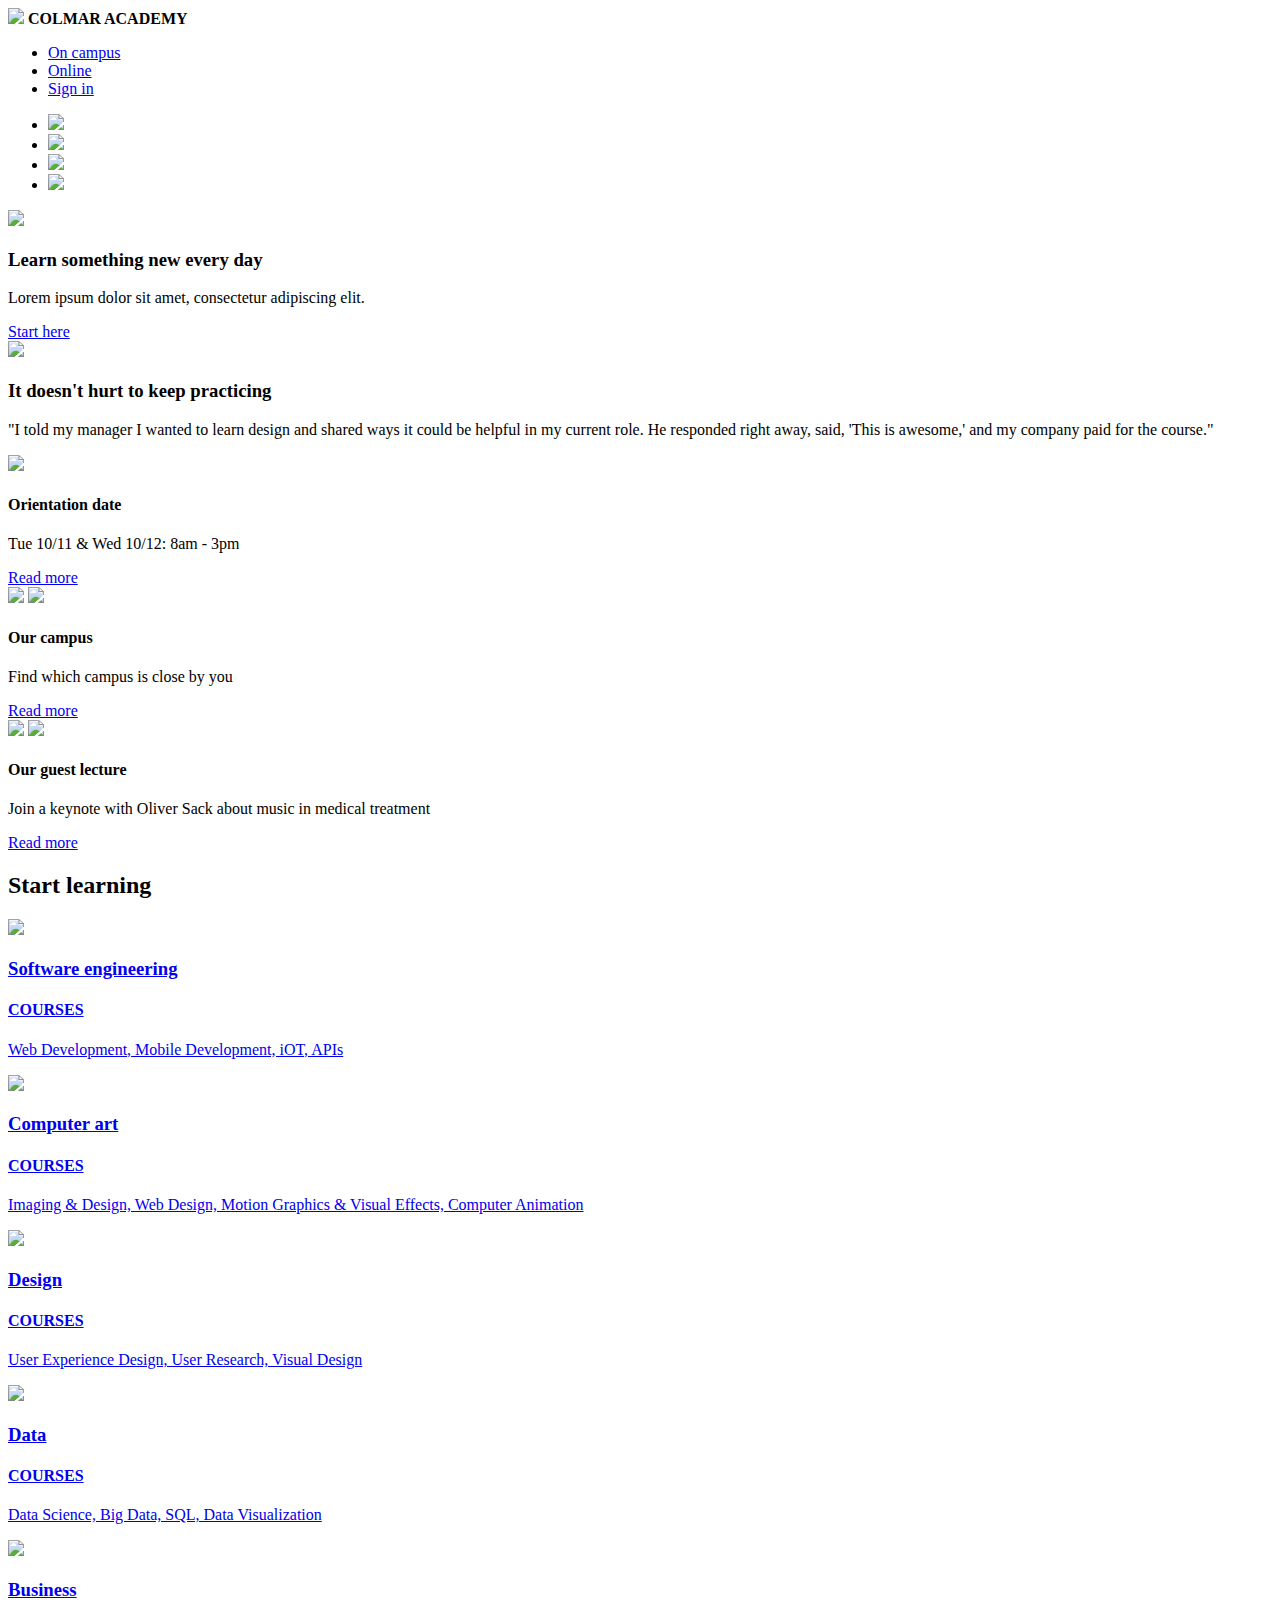
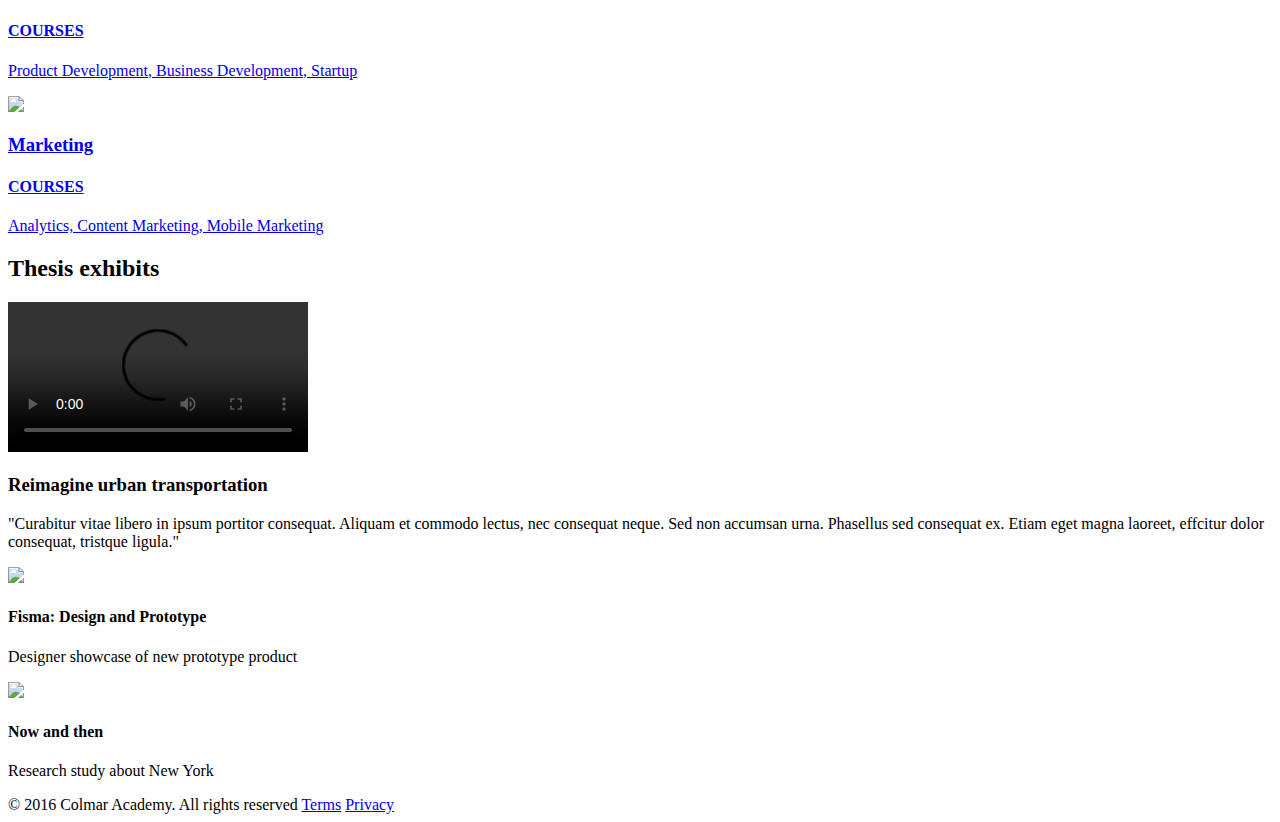
==== COLMAR ACADEMY/index.html @ 7b1c82b6 "added new files" ====
<!DOCTYPE html>
<html lang="en">
<head>
    <meta charset="UTF-8">
    <meta http-equiv="X-UA-Compatible" content="IE=edge">
    <meta name="viewport" content="width=device-width, initial-scale=1.0">
	<title>Colmar   Academy</title>
	
	<link href="C:\projects\COLMAR ACADEMY\resources\index.css" rel="stylesheet" type="text/css">
	
</head>
<html>
<body>
  
	<!-- Header -->
	<header>
		<div class="desktop">
			<div class="logo">
				<img src="C:\projects\COLMAR ACADEMY\resources\images\images\ic-logo.svg"> <span><strong>COLMAR ACADEMY</strong></span>
			</div>
			<nav>
				<ul>
					<li>
						<a href="#">On campus</a>
					</li>
					<li>
						<a href="#">Online</a>
					</li>
					<li>
						<a href="#">Sign in</a>
					</li>
				</ul>
			</nav>
		</div>
		<div class="mobile">
			<ul>
				<li><img src="C:\projects\COLMAR ACADEMY\resources\images\images\ic-logo.svg"></li>
				<li><img src="C:\projects\COLMAR ACADEMY\resources\images\images\ic-on-campus.svg"></li>
				<li><img src="C:\projects\COLMAR ACADEMY\resources\images\images\ic-online.svg"></li>
				<li><img src="C:\projects\COLMAR ACADEMY\resources\images\images\ic-login.svg"></li>
			</ul>
		</div>
	</header>
  
  <!-- Banner -->
	<div class="flex-content" id="banner">
		<div class="media-container main-content"><img src="C:\projects\COLMAR ACADEMY\resources\images\images\banner.jpg"></div>
		<div class="supporting-content">
			<h3>Learn something new every day</h3>
			<p>Lorem ipsum dolor sit amet, consectetur adipiscing elit.</p><a class="button" href="#">Start here</a>
		</div>
	</div>
  
  <!-- Information -->
	<div class="flex-content" id="information-section">
		<div class="main-content">
			<div class="media-container"><img src="C:\projects\COLMAR ACADEMY\resources\images\images\information-main.jpg"></div>
			<h3>It doesn't hurt to keep practicing</h3>
			<p>"I told my manager I wanted to learn design and shared ways it could be helpful in my current role. He responded right away, said, 'This is awesome,' and my company paid for the course."</p>
		</div>
		<div class="supporting-content">
			<div class="content-image-box">
				<div class="media-container"><img class="desktop" src="C:\projects\COLMAR ACADEMY\resources\images\images\information-orientation.jpg"></div>
				<div class="text-content">
					<h4>Orientation date</h4>
					<p>Tue 10/11 & Wed 10/12: 8am - 3pm</p><a href="#">Read more</a>
				</div>
			</div>
			<div class="content-image-box">
				<div class="media-container"><img class="desktop" src="C:\projects\COLMAR ACADEMY\resources\images\images\information-campus.jpg"> <img class="mobile" src="C:\projects\COLMAR ACADEMY\resources\images\images\information-campus-mobile.jpg"></div>
				<div class="text-content">
					<h4>Our campus</h4>
					<p>Find which campus is close by you</p><a href="#">Read more</a>
				</div>
			</div>
			<div class="content-image-box">
				<div class="media-container"><img class="desktop" src="C:\projects\COLMAR ACADEMY\resources\images\images\information-guest-lecture.jpg"> <img class="mobile" src="C:\projects\COLMAR ACADEMY\resources\images\images\information-guest-lecture-mobile.jpg"></div>
				<div class="text-content">
					<h4>Our guest lecture</h4>
					<p>Join a keynote with Oliver Sack about music in medical treatment</p><a href="#">Read more</a>
				</div>
			</div>
		</div>
	</div>
  
  <!-- Courses -->
	<div id="courses-section">
		<h2>Start learning</h2>
		<div class="courses-row">
			<a class="course" href="#">
			<div class="media-container"><img src="C:\projects\COLMAR ACADEMY\resources\images\images\course-software.jpg"></div>
			<div class="text-content">
				<h3>Software engineering</h3>
				<h4>COURSES</h4>
				<p>Web Development, Mobile Development, iOT, APIs</p>
			</div></a> <a class="course" href="#">
			<div class="media-container"><img src="C:\projects\COLMAR ACADEMY\resources\images\images\course-computer-art.jpg"></div>
			<div class="text-content">
				<h3>Computer art</h3>
				<h4>COURSES</h4>
				<p>Imaging & Design, Web Design, Motion Graphics & Visual Effects, Computer Animation</p>
			</div></a> <a class="course" href="#">
			<div class="media-container"><img src="C:\projects\COLMAR ACADEMY\resources\images\images\course-design.jpg"></div>
			<div class="text-content">
				<h3>Design</h3>
				<h4>COURSES</h4>
				<p>User Experience Design, User Research, Visual Design</p>
			</div></a>
		</div>
		<div class="courses-row">
			<a class="course" href="#">
			<div class="media-container"><img src="C:\projects\COLMAR ACADEMY\resources\images\images\course-data.jpg"></div>
			<div class="text-content">
				<h3>Data</h3>
				<h4>COURSES</h4>
				<p>Data Science, Big Data, SQL, Data Visualization</p>
			</div></a> <a class="course" href="#">
			<div class="media-container"><img src="C:\projects\COLMAR ACADEMY\resources\images\images\course-business.jpg"></div>
			<div class="text-content">
				<h3>Business</h3>
				<h4>COURSES</h4>
				<p>Product Development, Business Development, Startup</p>
			</div></a> <a class="course" href="#">
			<div class="media-container"><img src="C:\projects\COLMAR ACADEMY\resources\images\images\course-marketing.jpg"></div>
			<div class="text-content">
				<h3>Marketing</h3>
				<h4>COURSES</h4>
				<p>Analytics, Content Marketing, Mobile Marketing</p>
			</div></a>
		</div>
	</div>
  
  <!-- Thesis -->
	<div id="thesis-section">
		<h2>Thesis exhibits</h2>
		<div class="flex-content">
			<div class="main-content">
				<div class="media-container">
					<video controls="" src="C:\projects\COLMAR ACADEMY\resources\video\videos\thesis.mp4">Video could not be loaded.</video>
				</div>
				<h3>Reimagine urban transportation</h3>
				<p>"Curabitur vitae libero in ipsum portitor consequat. Aliquam et commodo lectus, nec consequat neque. Sed non accumsan urna. Phasellus sed consequat ex. Etiam eget magna laoreet, effcitur dolor consequat, tristque ligula."</p>
			</div>
			<div class="supporting-content">
				<div class="content-image-box">
					<div class="media-container"><img src="C:\projects\COLMAR ACADEMY\resources\images\images\thesis-fisma.jpg"></div>
					<div class="text-content">
						<h4>Fisma: Design and Prototype</h4>
						<p>Designer showcase of new prototype product</p>
					</div>
				</div>
				<div class="content-image-box">
					<div class="media-container"><img src="C:\projects\COLMAR ACADEMY\resources\images\images\thesis-now-and-then.jpg"></div>
					<div class="text-content">
						<h4>Now and then</h4>
						<p>Research study about New York</p>
					</div>
				</div>
			</div>
		</div>
	</div>
  
  <!-- Footer -->
	<footer>
		<span class="copyright">© 2016 Colmar Academy. All rights reserved</span> <a href="#">Terms</a> <a href="#">Privacy</a>
	</footer>
</body>
</html>
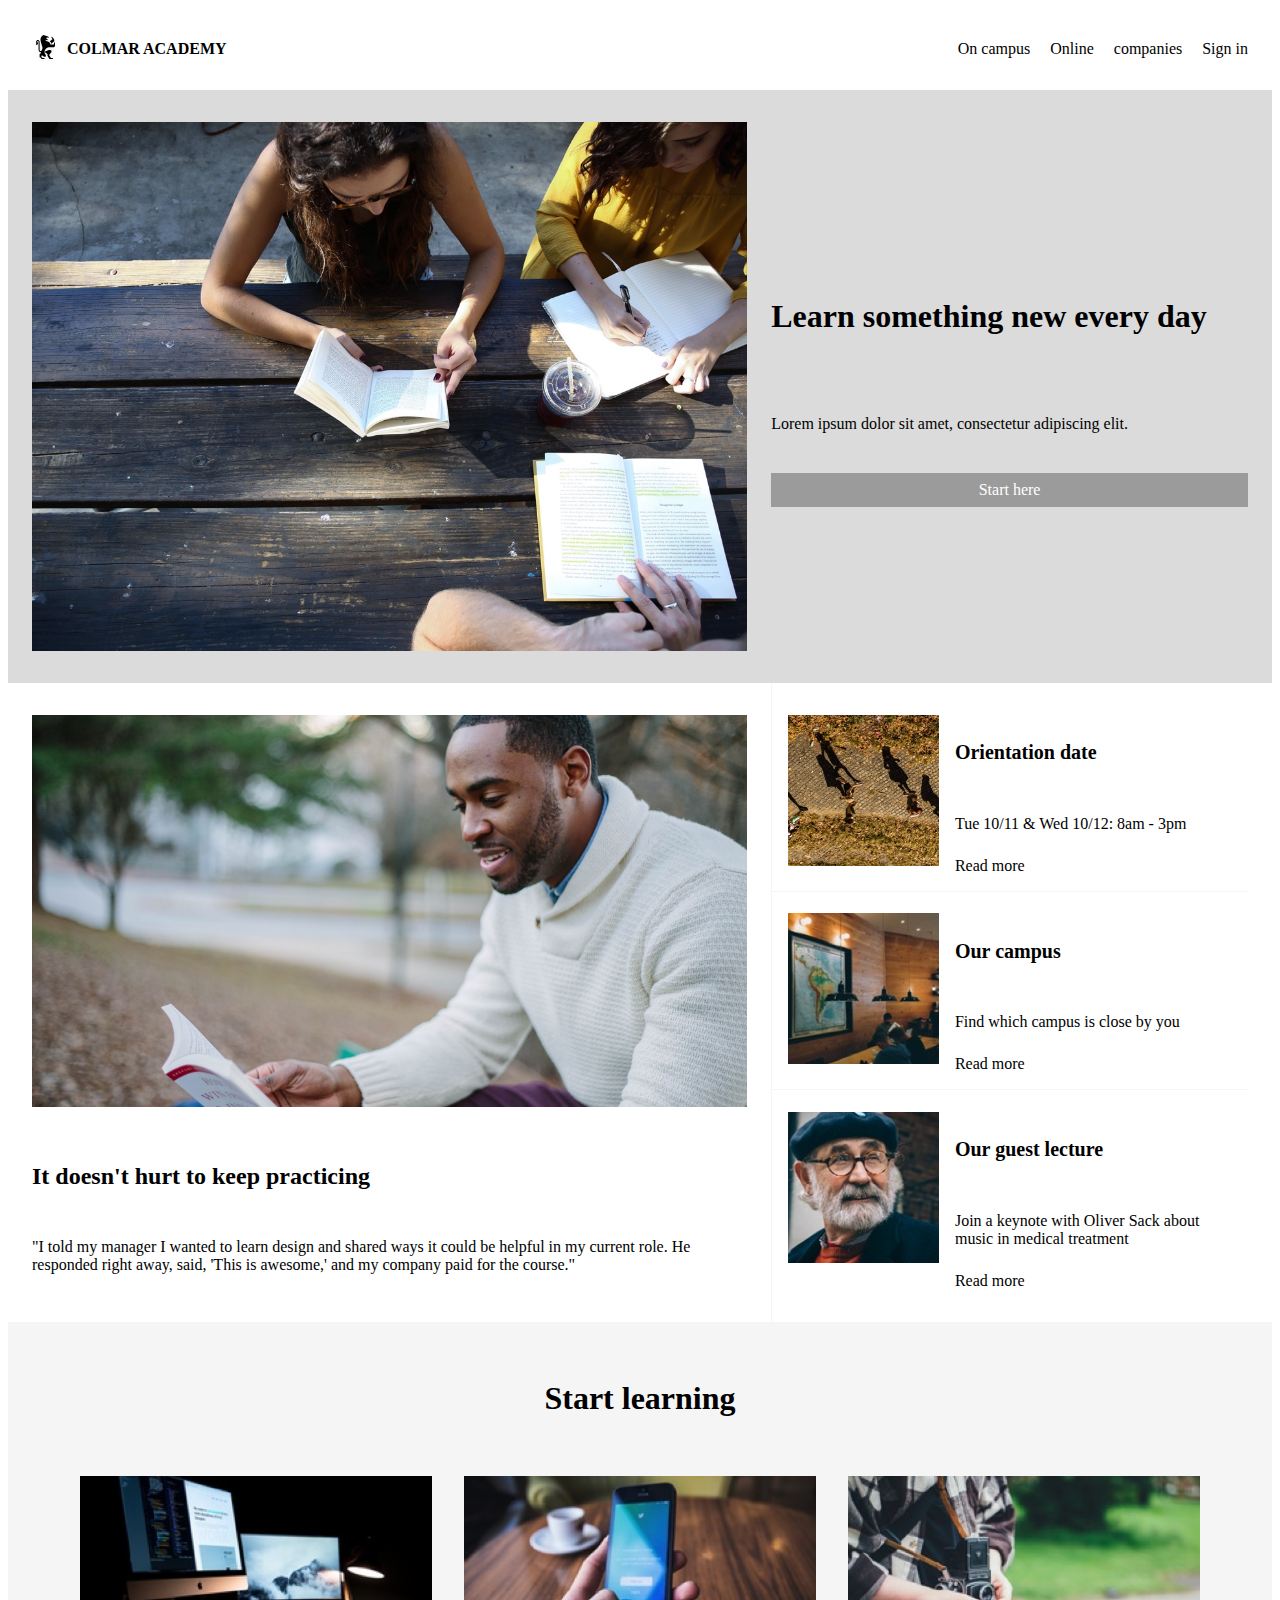
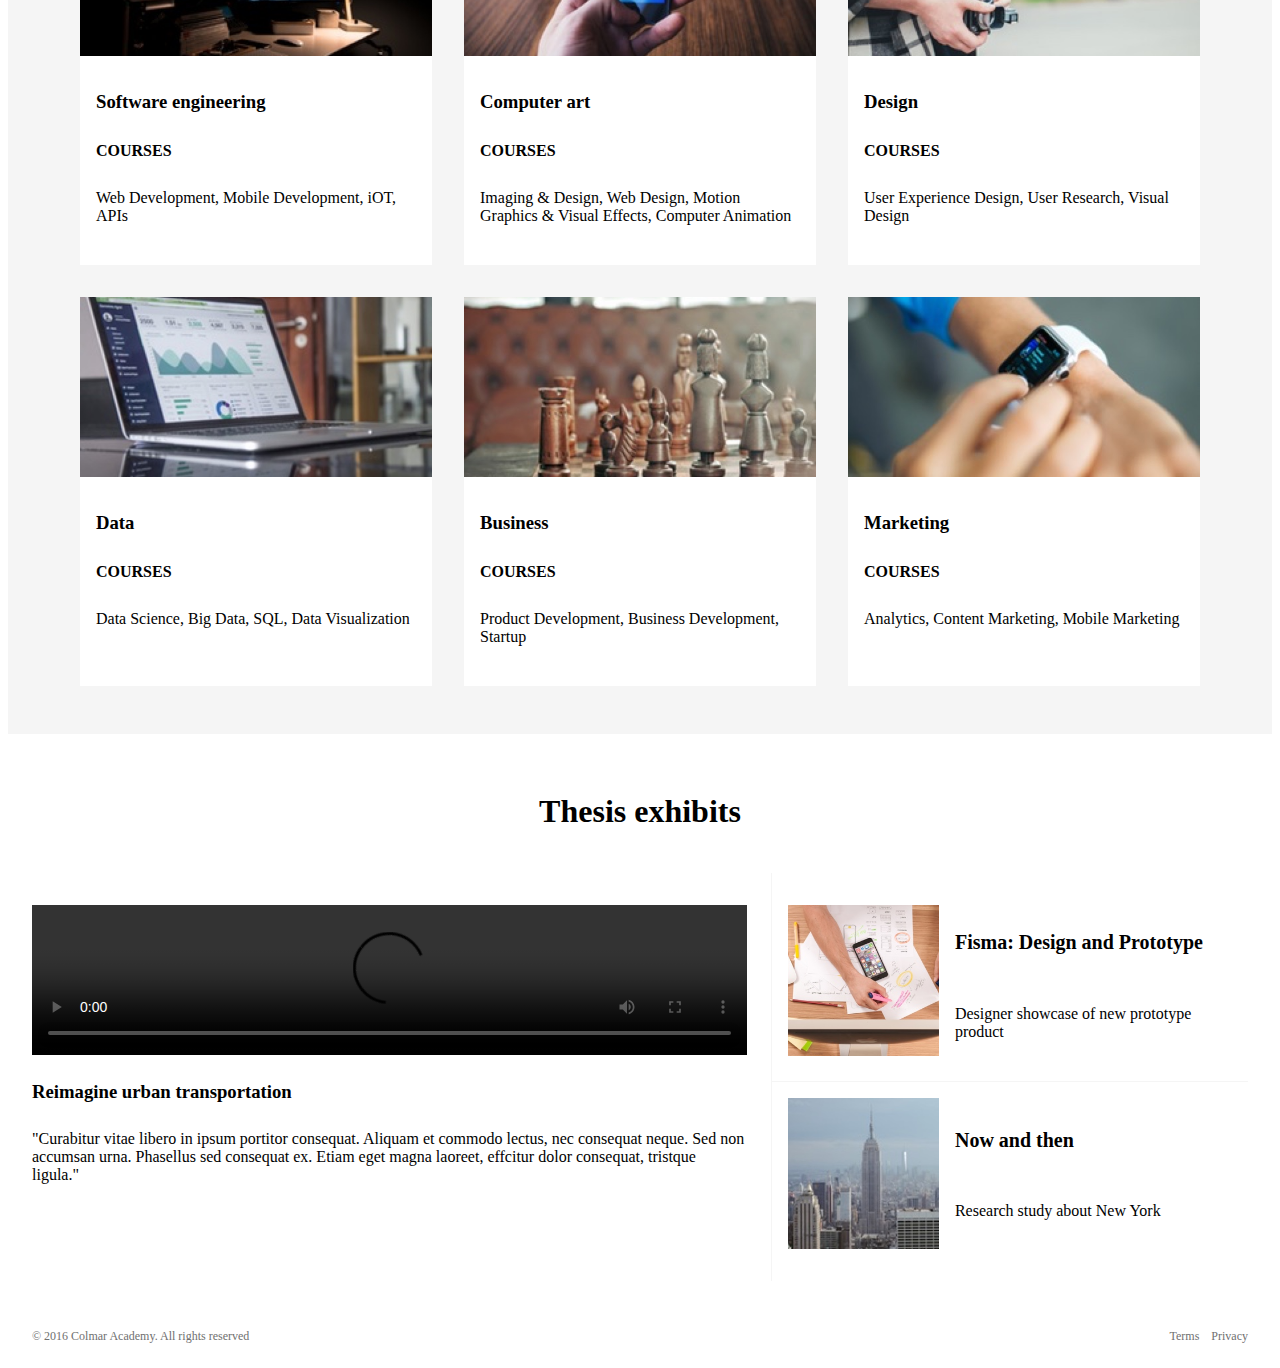
==== commit 75c349d6: "added new files" ====
--- a/COLMAR ACADEMY/index.html
+++ b/COLMAR ACADEMY/index.html
@@ -6,7 +6,7 @@
     <meta name="viewport" content="width=device-width, initial-scale=1.0">
 	<title>Colmar   Academy</title>
 	
-	<link href="C:\projects\COLMAR ACADEMY\resources\index.css" rel="stylesheet" type="text/css">
+	<link href="./resources/index.css" rel="stylesheet" type="text/css">
 	
 </head>
 <html>
@@ -16,7 +16,7 @@
 	<header>
 		<div class="desktop">
 			<div class="logo">
-				<img src="C:\projects\COLMAR ACADEMY\resources\images\images\ic-logo.svg"> <span><strong>COLMAR ACADEMY</strong></span>
+				<img src="./resources/images/images/ic-logo.svg"> <span><strong>COLMAR ACADEMY</strong></span>
 			</div>
 			<nav>
 				<ul>
@@ -26,6 +26,9 @@
 					<li>
 						<a href="#">Online</a>
 					</li>
+                    <li>
+						<a href="#">companies</a>
+					</li>
 					<li>
 						<a href="#">Sign in</a>
 					</li>
@@ -34,17 +37,17 @@
 		</div>
 		<div class="mobile">
 			<ul>
-				<li><img src="C:\projects\COLMAR ACADEMY\resources\images\images\ic-logo.svg"></li>
-				<li><img src="C:\projects\COLMAR ACADEMY\resources\images\images\ic-on-campus.svg"></li>
-				<li><img src="C:\projects\COLMAR ACADEMY\resources\images\images\ic-online.svg"></li>
-				<li><img src="C:\projects\COLMAR ACADEMY\resources\images\images\ic-login.svg"></li>
+				<li><img src="./resources/images/images/ic-logo.svg"></li>
+				<li><img src="./resources/images/images/ic-on-campus.svg"></li>
+				<li><img src="./resources/images/images/ic-online.svg"></li>
+				<li><img src="./resources/images/images/ic-login.svg"></li>
 			</ul>
 		</div>
 	</header>
   
   <!-- Banner -->
 	<div class="flex-content" id="banner">
-		<div class="media-container main-content"><img src="C:\projects\COLMAR ACADEMY\resources\images\images\banner.jpg"></div>
+		<div class="media-container main-content"><img src="./resources/images/images/banner.jpg"></div>
 		<div class="supporting-content">
 			<h3>Learn something new every day</h3>
 			<p>Lorem ipsum dolor sit amet, consectetur adipiscing elit.</p><a class="button" href="#">Start here</a>
@@ -54,27 +57,27 @@
   <!-- Information -->
 	<div class="flex-content" id="information-section">
 		<div class="main-content">
-			<div class="media-container"><img src="C:\projects\COLMAR ACADEMY\resources\images\images\information-main.jpg"></div>
+			<div class="media-container"><img src="./resources/images/images/information-main.jpg"></div>
 			<h3>It doesn't hurt to keep practicing</h3>
 			<p>"I told my manager I wanted to learn design and shared ways it could be helpful in my current role. He responded right away, said, 'This is awesome,' and my company paid for the course."</p>
 		</div>
 		<div class="supporting-content">
 			<div class="content-image-box">
-				<div class="media-container"><img class="desktop" src="C:\projects\COLMAR ACADEMY\resources\images\images\information-orientation.jpg"></div>
+				<div class="media-container"><img class="desktop" src="./resources/images/images/information-orientation.jpg"></div>
 				<div class="text-content">
 					<h4>Orientation date</h4>
 					<p>Tue 10/11 & Wed 10/12: 8am - 3pm</p><a href="#">Read more</a>
 				</div>
 			</div>
 			<div class="content-image-box">
-				<div class="media-container"><img class="desktop" src="C:\projects\COLMAR ACADEMY\resources\images\images\information-campus.jpg"> <img class="mobile" src="C:\projects\COLMAR ACADEMY\resources\images\images\information-campus-mobile.jpg"></div>
+				<div class="media-container"><img class="desktop" src="./resources/images/images/information-campus.jpg"> <img class="mobile" src="./resources/images/images/information-campus-mobile.jpg"></div>
 				<div class="text-content">
 					<h4>Our campus</h4>
 					<p>Find which campus is close by you</p><a href="#">Read more</a>
 				</div>
 			</div>
 			<div class="content-image-box">
-				<div class="media-container"><img class="desktop" src="C:\projects\COLMAR ACADEMY\resources\images\images\information-guest-lecture.jpg"> <img class="mobile" src="C:\projects\COLMAR ACADEMY\resources\images\images\information-guest-lecture-mobile.jpg"></div>
+				<div class="media-container"><img class="desktop" src="./resources/images/images/information-guest-lecture.jpg"> <img class="mobile" src="./resources/images/images/information-guest-lecture-mobile.jpg"></div>
 				<div class="text-content">
 					<h4>Our guest lecture</h4>
 					<p>Join a keynote with Oliver Sack about music in medical treatment</p><a href="#">Read more</a>
@@ -88,19 +91,19 @@
 		<h2>Start learning</h2>
 		<div class="courses-row">
 			<a class="course" href="#">
-			<div class="media-container"><img src="C:\projects\COLMAR ACADEMY\resources\images\images\course-software.jpg"></div>
+			<div class="media-container"><img src="./resources/images/images/course-software.jpg"></div>
 			<div class="text-content">
 				<h3>Software engineering</h3>
 				<h4>COURSES</h4>
 				<p>Web Development, Mobile Development, iOT, APIs</p>
 			</div></a> <a class="course" href="#">
-			<div class="media-container"><img src="C:\projects\COLMAR ACADEMY\resources\images\images\course-computer-art.jpg"></div>
+			<div class="media-container"><img src="./resources/images/images/course-computer-art.jpg"></div>
 			<div class="text-content">
 				<h3>Computer art</h3>
 				<h4>COURSES</h4>
 				<p>Imaging & Design, Web Design, Motion Graphics & Visual Effects, Computer Animation</p>
 			</div></a> <a class="course" href="#">
-			<div class="media-container"><img src="C:\projects\COLMAR ACADEMY\resources\images\images\course-design.jpg"></div>
+			<div class="media-container"><img src="./resources/images/images/course-design.jpg"></div>
 			<div class="text-content">
 				<h3>Design</h3>
 				<h4>COURSES</h4>
@@ -109,19 +112,19 @@
 		</div>
 		<div class="courses-row">
 			<a class="course" href="#">
-			<div class="media-container"><img src="C:\projects\COLMAR ACADEMY\resources\images\images\course-data.jpg"></div>
+			<div class="media-container"><img src="./resources/images/images/course-data.jpg"></div>
 			<div class="text-content">
 				<h3>Data</h3>
 				<h4>COURSES</h4>
 				<p>Data Science, Big Data, SQL, Data Visualization</p>
 			</div></a> <a class="course" href="#">
-			<div class="media-container"><img src="C:\projects\COLMAR ACADEMY\resources\images\images\course-business.jpg"></div>
+			<div class="media-container"><img src="./resources/images/images/course-business.jpg"></div>
 			<div class="text-content">
 				<h3>Business</h3>
 				<h4>COURSES</h4>
 				<p>Product Development, Business Development, Startup</p>
 			</div></a> <a class="course" href="#">
-			<div class="media-container"><img src="C:\projects\COLMAR ACADEMY\resources\images\images\course-marketing.jpg"></div>
+			<div class="media-container"><img src="./resources/images/images/course-marketing.jpg"></div>
 			<div class="text-content">
 				<h3>Marketing</h3>
 				<h4>COURSES</h4>
@@ -136,21 +139,21 @@
 		<div class="flex-content">
 			<div class="main-content">
 				<div class="media-container">
-					<video controls="" src="C:\projects\COLMAR ACADEMY\resources\video\videos\thesis.mp4">Video could not be loaded.</video>
+					<video controls="" src="./resources/video/videos/thesis.mp4">Video could not be loaded.</video>
 				</div>
 				<h3>Reimagine urban transportation</h3>
 				<p>"Curabitur vitae libero in ipsum portitor consequat. Aliquam et commodo lectus, nec consequat neque. Sed non accumsan urna. Phasellus sed consequat ex. Etiam eget magna laoreet, effcitur dolor consequat, tristque ligula."</p>
 			</div>
 			<div class="supporting-content">
 				<div class="content-image-box">
-					<div class="media-container"><img src="C:\projects\COLMAR ACADEMY\resources\images\images\thesis-fisma.jpg"></div>
+					<div class="media-container"><img src="./resources/images/images/thesis-fisma.jpg"></div>
 					<div class="text-content">
 						<h4>Fisma: Design and Prototype</h4>
 						<p>Designer showcase of new prototype product</p>
 					</div>
 				</div>
 				<div class="content-image-box">
-					<div class="media-container"><img src="C:\projects\COLMAR ACADEMY\resources\images\images\thesis-now-and-then.jpg"></div>
+					<div class="media-container"><img src="./resources/images/images/thesis-now-and-then.jpg"></div>
 					<div class="text-content">
 						<h4>Now and then</h4>
 						<p>Research study about New York</p>
--- a/COLMAR ACADEMY/resources/index.css
+++ b/COLMAR ACADEMY/resources/index.css
@@ -0,0 +1,381 @@
+/* Universal Styles */
+
+html {
+    font-size: 16px;
+  }
+  
+  a {
+    text-decoration: none;
+    color: inherit;
+  }
+  
+  strong {
+    font-weight: bold;
+  }
+  
+  h2 {
+    padding-bottom: 1rem;
+    text-align: center;
+    font-weight: bold;
+    font-size: 2rem;
+  }
+  
+  h3 {
+    font-weight: bold;
+  }
+  
+  .media-container {
+    overflow: hidden;
+  }
+  
+  .media-container img,
+  .media-container video {
+    display: block;
+    width: 100%;
+  }
+  
+  /* Universal Component - Flex Content Container */
+  
+  .flex-content {
+    display: flex;
+    padding: 0 1.5rem;
+  }
+  
+  .flex-content .main-content {
+    width: 60%;
+    padding: 2rem 1.5rem 2rem 0;
+    border-right: 1px solid rgb(245, 245, 245);
+  }
+  
+  .flex-content .supporting-content {
+    display: flex;
+    flex-direction: column;
+    width: 40%;
+    padding: 2rem 0;
+  }
+  
+  /* Universal Component - Content Image Box */
+  
+  .content-image-box {
+    display: flex;
+    padding: 1rem 0 1rem 1rem;
+    border-bottom: 1px solid rgb(245, 245, 245);
+  }
+  
+  .content-image-box:first-child {
+    padding-top: 0;
+  }
+  
+  .content-image-box:last-child {
+    padding-bottom: 0;
+    border-bottom: none;
+  }
+  
+  .content-image-box .media-container {
+    width: 35%;
+  }
+  
+  .content-image-box .text-content {
+    display: flex;
+    flex-direction: column;
+    justify-content: center;
+    width: 65%;
+    padding: 0 0.75rem 0 1rem;
+  }
+  
+  .content-image-box h4 {
+    padding-bottom: .5rem;
+    font-size: 1.25rem;
+    font-weight: bold;
+  }
+  
+  .content-image-box p {
+    padding-bottom: .5rem;
+  }
+  
+  .content-image-box .mobile {
+    display: none;
+  }
+  
+  
+  @media only screen and (max-width: 895px) {
+    .content-image-box .desktop {
+      display: none;
+    }
+  
+    .content-image-box .mobile {
+      display: block;
+    }
+  
+    .content-image-box {
+      padding-left: 0;
+      border-bottom: none;
+    }
+  
+    .content-image-box .media-container {
+      width: 100%;
+    }
+  }
+  
+  /* Header */
+  
+  header {
+    padding: 1rem 1.5rem;
+  }
+  
+  header .desktop {
+    display: flex;
+    align-items: center;
+  }
+  
+  header .logo {
+    flex-grow: 1;
+    display: flex;
+    align-items: center;
+  }
+  
+  header .logo img {
+    margin-right: .5rem;
+  }
+  
+  header li {
+    display: inline;
+    padding-right: 1rem;
+  }
+  
+  header li:last-child {
+    padding-right: 0;
+  }
+  
+  header .mobile {
+    display: none;
+  }
+  
+  @media only screen and (max-width: 550px) {
+    header .desktop {
+      display: none;
+    }
+  
+    header .mobile {
+      display: block;
+      width: 100%;
+    }
+  
+    header .mobile ul {
+      display: flex;
+      justify-content: space-around;
+      align-items: center;
+    }
+  
+    .logo {
+      justify-content: center;
+    }
+  
+    .logo span {
+      display: none;
+    }
+  
+    nav {
+      display: none;
+    }
+  }
+  
+  /* Banner */
+  
+  #banner {
+    background-color: rgb(219, 219, 219);
+  }
+  
+  #banner .main-content {
+    border-right: none;
+  }
+  
+  #banner .supporting-content {
+    justify-content: center;
+  }
+  
+  #banner h3 {
+    padding-bottom: 2rem;
+    font-size: 2rem;
+  }
+  
+  #banner p {
+    padding-bottom: 1.5rem;
+  }
+  
+  #banner a {
+    padding: .5rem 0;
+    background-color: rgb(155, 155, 155);
+    text-align: center;
+    color: white;
+  }
+  
+  @media only screen and (max-width: 770px) {
+    #banner {
+      flex-direction: column;
+      padding: 0;
+    }
+  
+    #banner .main-content {
+      width: auto;
+      padding: 0;
+    }
+  
+    #banner .supporting-content {
+      width: auto;
+      padding: 2rem 1rem;
+    }
+  }
+  
+  /* Information */
+  
+  #information-section .main-content h3 {
+    padding-top: 2rem;
+    padding-bottom: 1.5rem;
+    font-size: 1.5rem;
+  }
+  
+  #information-section .supporting-content {
+    justify-content: space-between;
+  }
+  
+  @media only screen and (max-width: 895px) {
+    #information-section.flex-content {
+      padding: 0 1rem;
+    }
+  
+    #information-section .main-content {
+      display: none;
+    }
+  
+    #information-section .supporting-content {
+      width: 100%;
+    }
+  
+    #information-section .supporting-content .content-image-box {
+      flex-direction: column;
+    }
+  
+    #information-section .text-content {
+      max-width: 14rem;
+      padding: 1rem;
+    }
+  }
+  
+  /* Courses */
+  
+  #courses-section {
+    padding: 2rem 3.5rem;
+    background-color: rgb(245, 245, 245);
+  }
+  
+  .courses-row {
+    display: flex;
+  }
+  
+  .course {
+    flex-basis: 33%;
+    margin: 1rem;
+    background-color: white;
+  }
+  
+  .course .text-content {
+    padding: 1rem 1rem 1.5rem 1rem;
+  }
+  
+  .course h3,
+  .course h4 {
+    padding-bottom: .5rem;
+  }
+  
+  @media only screen and (max-width: 770px) {
+    #courses-section {
+      padding: 2rem 1rem;
+      background-color: inherit;
+    }
+  
+    .courses-row {
+      flex-direction: column;
+    }
+  
+    .course {
+      margin: .25rem 0;
+    }
+  
+    .course .text-content {
+      background-color: rgb(216, 216, 216);
+    }
+  
+    .course h3 {
+      padding-bottom: 0;
+    }
+  
+    .course .media-container,
+    .course h4,
+    .course p {
+      display: none;
+    }
+  }
+  
+  /* Thesis */
+  
+  #thesis-section {
+    padding: 2rem 0;
+  }
+  
+  #thesis-section .main-content {
+    padding-bottom: 0;
+  }
+  
+  #thesis-section h3 {
+    padding: .5rem 0;
+  }
+  
+  @media only screen and (max-width: 895px) {
+    #thesis-section .main-content h3,
+    #thesis-section .main-content p,
+    #thesis-section .supporting-content {
+      display: none;
+    }
+  
+    #thesis-section {
+      padding-bottom: 1.5rem;
+    }
+  
+    #thesis-section .flex-content {
+      padding: 0;
+    }
+  
+    #thesis-section .main-content {
+      width: 100%;
+      padding: 0;
+      margin-right: 0;
+    }
+  }
+  
+  /* Footer */
+  
+  footer {
+    display: flex;
+    padding: 1rem 1.5rem;
+    font-size: .75rem;
+    color: rgb(112, 112, 112);
+  }
+  
+  footer .copyright {
+    flex-grow: 1;
+  }
+  
+  footer a {
+    margin-right: .75rem;
+  }
+  
+  footer a:last-child {
+    margin-right: 0;
+  }
+  
+  @media only screen and (max-width: 600px) {
+    footer a {
+      display: none;
+    }
+  }